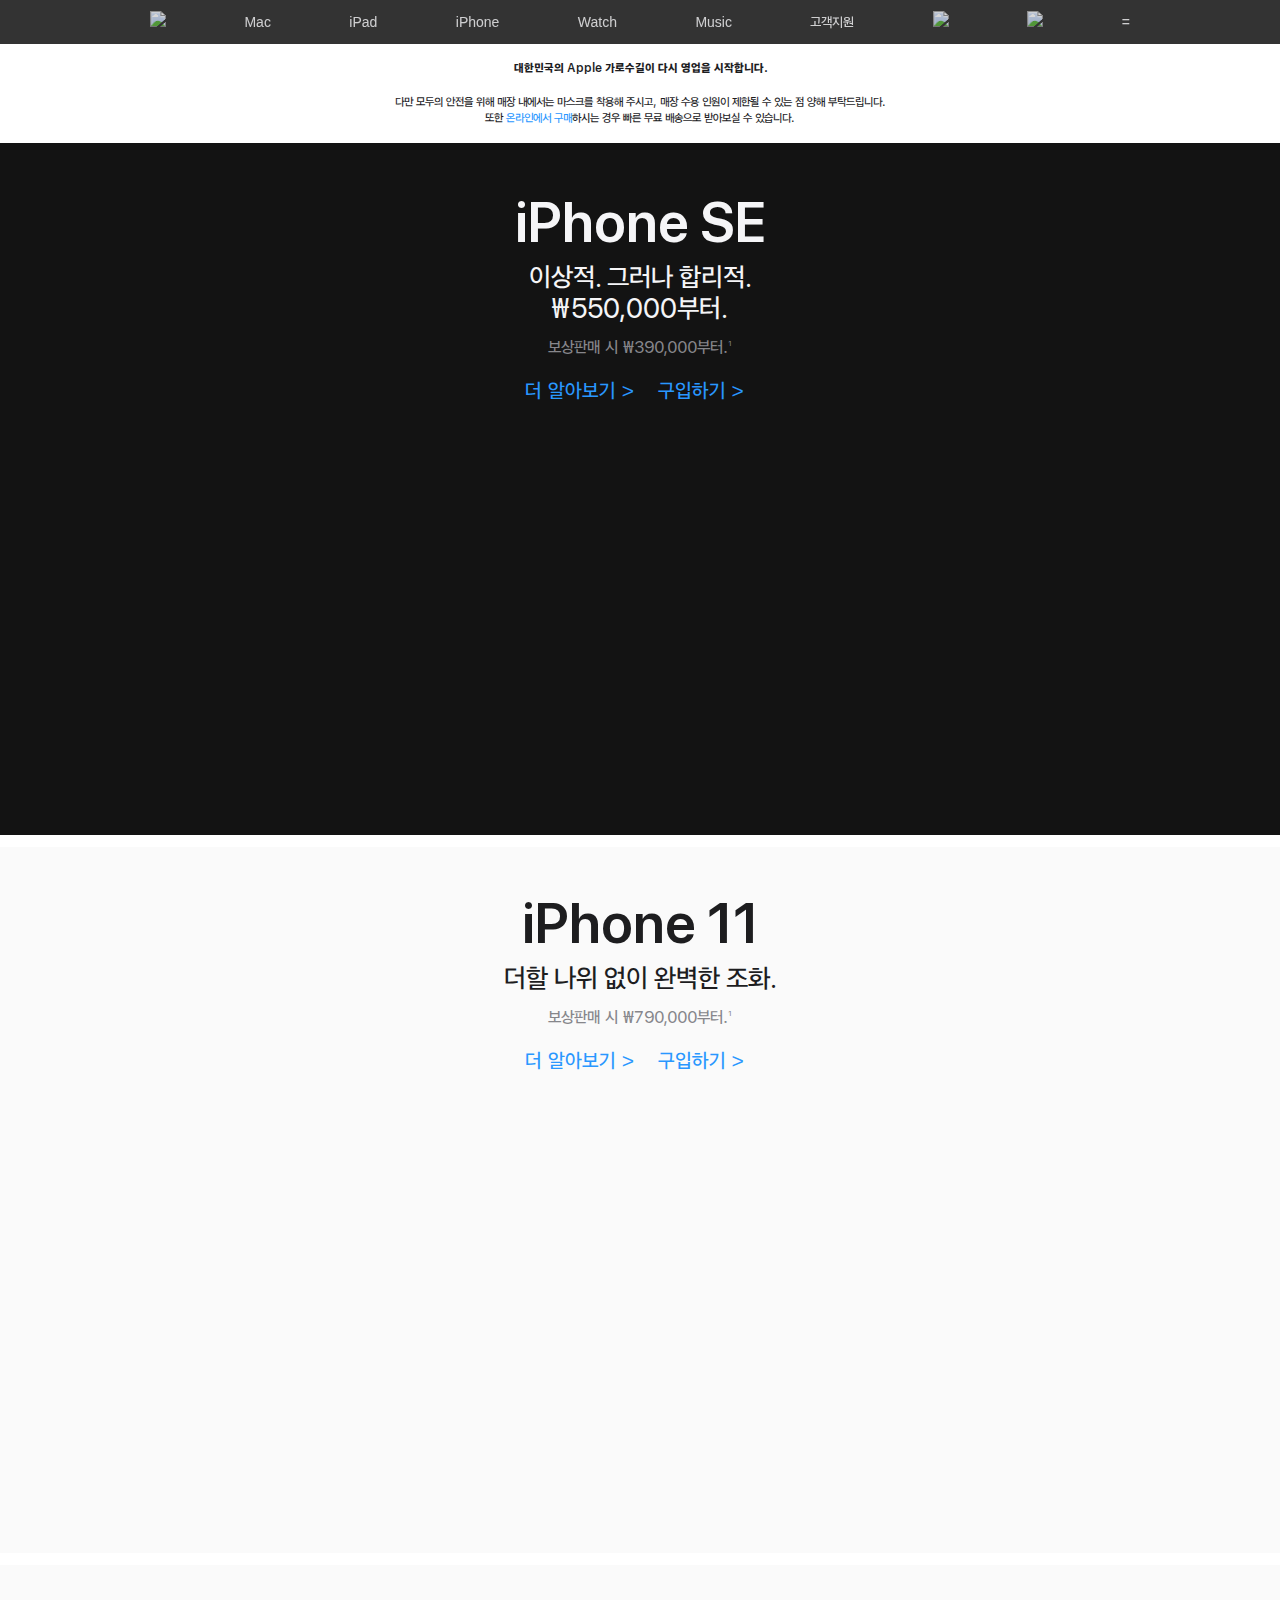
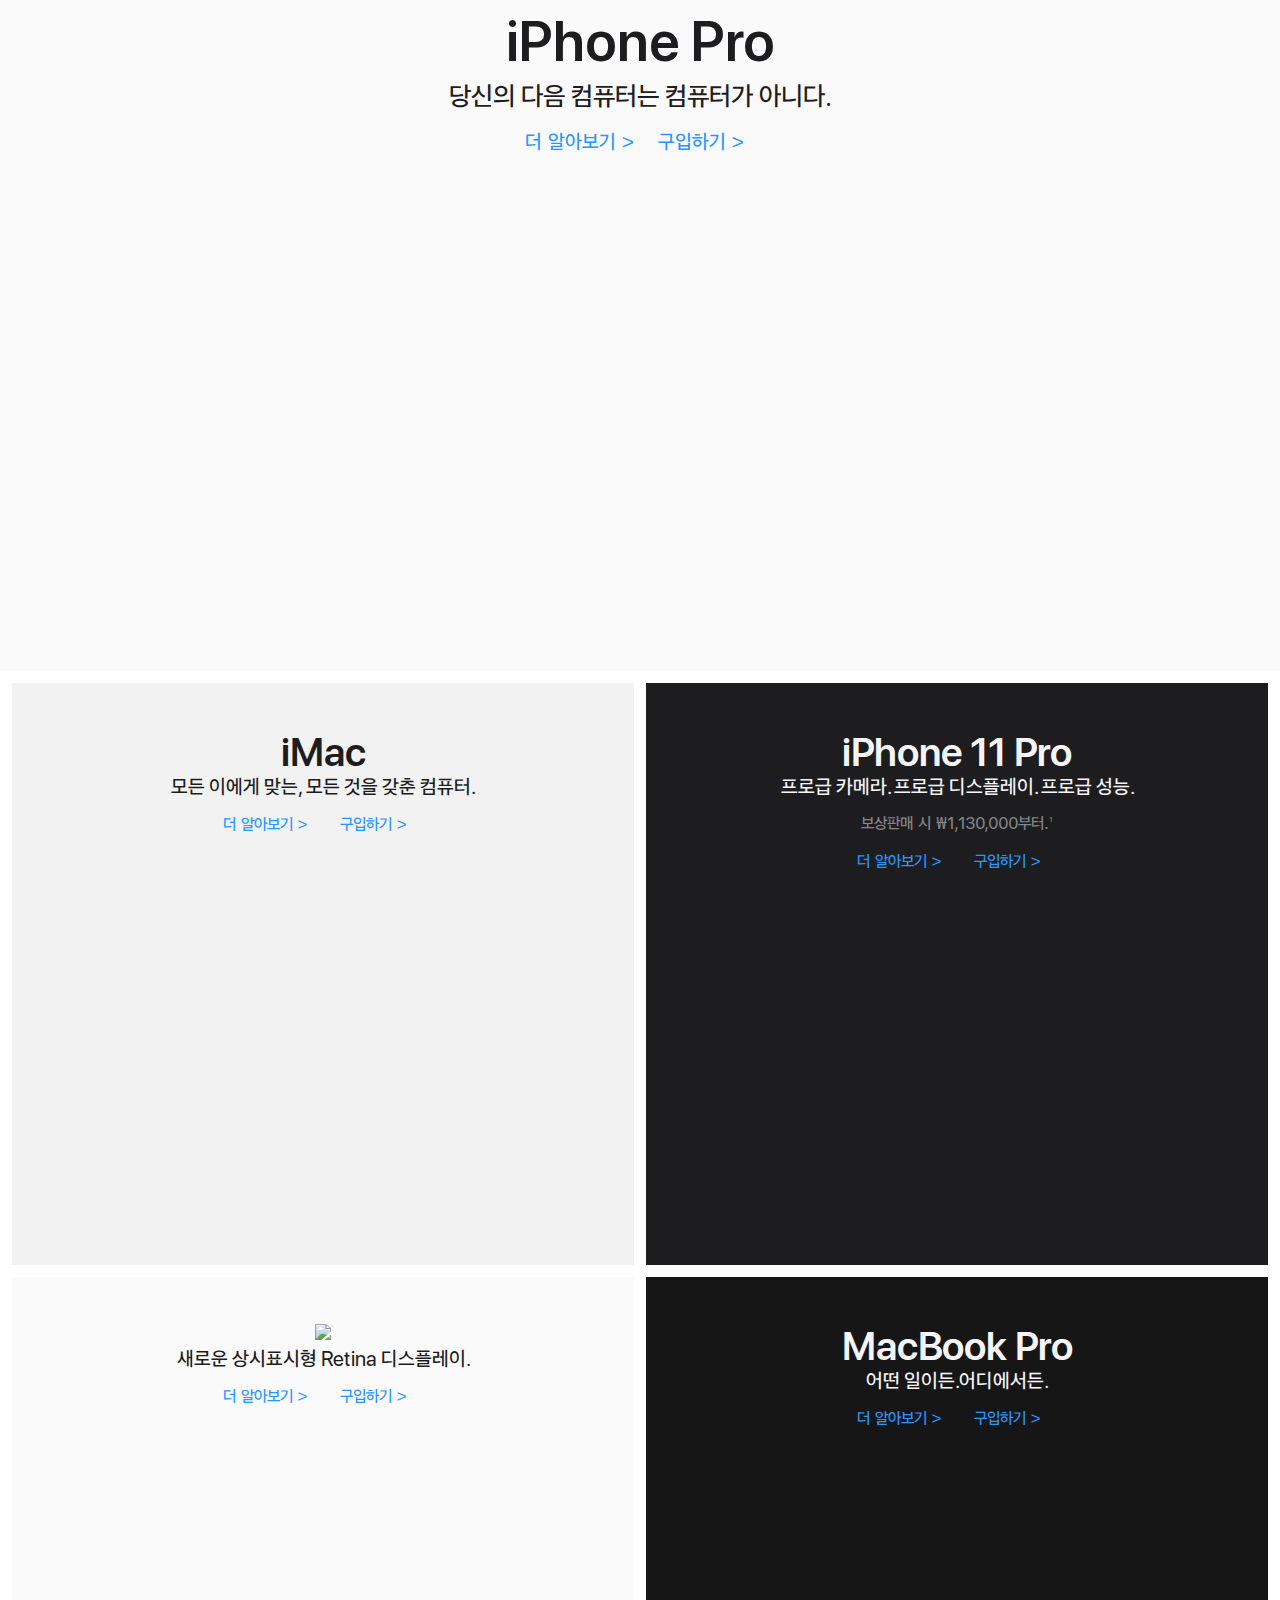
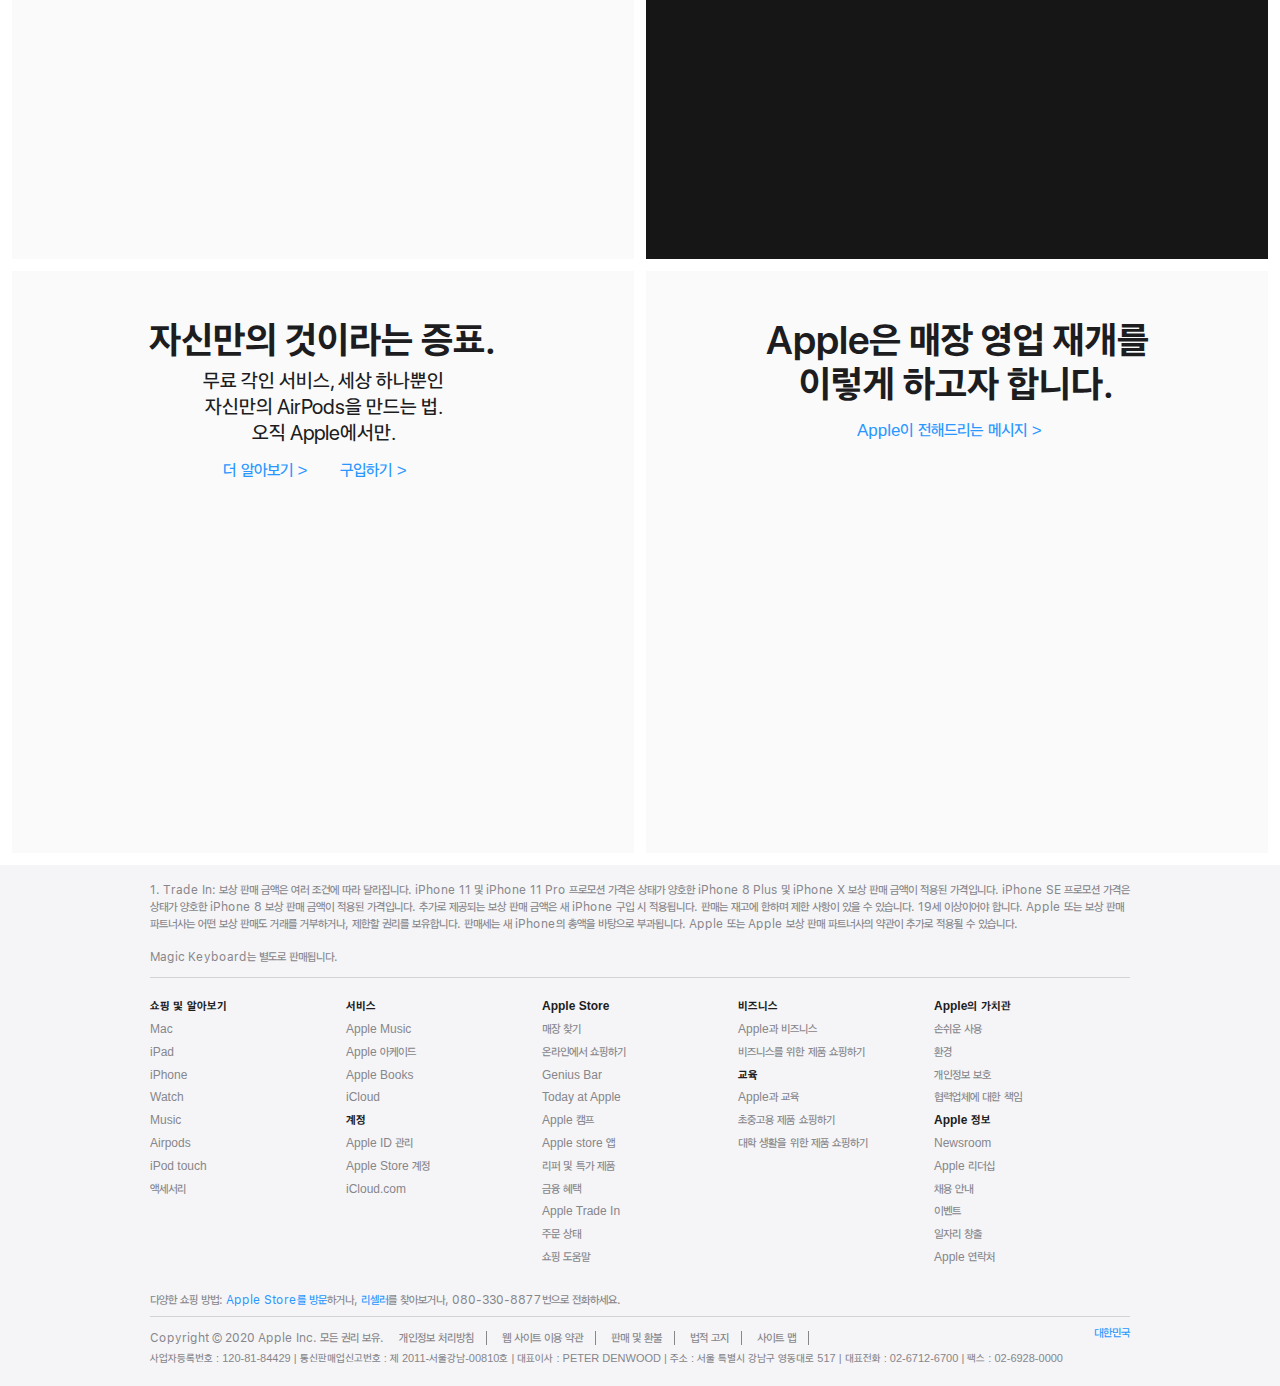
==== index.html @ 44b3e4ee "Add files via upload" ====
<html lang="ko">
<head>

   <title>Apple by 곽향아</title>


   <meta charset="UTF-8">
   <meta name="viewport" content="width=device-width, initial-scale=1.0">

   <meta name="description" content="Apple이 제시하는 혁신적인 세상을 만나고, 
   iPhone, iPad, Apple Watch, Mac 등을 구입하는 것은 물론, Apple 액세서리, 
   엔터테인먼트, 전문가 기기 지원에 대해서도 살펴볼 수 있습니다.">
   <meta name="keywords" cotent="iMac,iPhone,iPad,Macbook,Apple TV,macOS,Digital,Smartphone,">
   <meta name="author" content="Apple Inc.">

   <link rel="icon" href="img/favicon_apple.ico">

   <link rel="icon" href="img/favicon_apple16 (1).png"
   sizes="16x16">

   <link rel="stylesheet" type="text/css"
   href="css/common.css">

   <link rel="stylesheet" type="text/css"
   href="css/index.css">

   <!-- <link href="https://fonts.googleapis.com/css2?family=Nanum+Myeongjo&display=swap" rel="stylesheet"> -->


</head>
<body>

   <header>
         <nav id="gnb">
            <ul class="nav_menu color_white_245">
               <li class="nav_menu_logo"><a href="index.html"><img src="img/nav_logo.svg"></a></li>
               <a href="mac/mac.html"><li class="nav_menu_item">Mac</li></a>
               <a href="ipad/ipad.html"><li class="nav_menu_item">iPad</li></a>
               <a href="iPhone/iPhone.html"><li class="nav_menu_item">iPhone</li></a>
               <a href="Watch/Watch.html">
                <li class="nav_menu_item">Watch</li></a>
               <a href="Music/Music.html"><li class="nav_menu_item">Music</li></a>
               <a href="support/support.html"><li class="nav_menu_item">고객지원</li></a>
               <a href=""><li class="nav_menu_item"><img src="img/nav_search.svg"></li></a>
               <a href=""><li class="nav_menu_item"><img src="img/nav_store (1).svg"></li></a>
               <a href=""><li class="nav_menu_item">=</li></a>
            </ul>
         </nav>

         <nav id="gnb_m">
            <ul class="nav_menu_m">
               <li class="nav_menu_m_item">
                  <a href="" class="nav_menu_m_button">
                     <span></span>
                     <span></span>
                     <span></span>
                  </a>
               </li>
               <li class="nav_menu_m_logo">
                  <a href="index.html"><img src="img/nav_logo.svg"></a>
               </li>
               <li class="nav_menu_m_item">
                  <a href=""><img src="img/nav_store (1).svg"></a>
               </li>
            </ul>
         </nav>
   </header>

   <main>
      <section id="alert">
         <div class="alert_banner bg_color_white">
            <p class="text_align_center">
               <strong>대한민국의 Apple 가로수길이 다시 영업을 시작합니다.</strong><br>
               <br>
               <span>다만 모두의 안전을 위해 매장 내에서는 마스크를 착용해 주시고,</span> 매장 수용 인원이 제한될 수 있는 점 양해 부탁드립니다.<br>
               또한 <a href="">온라인에서 구매</a>하시는 경우 빠른 무료 배송으로 받아보실 수 있습니다.
            </p>
         </div>
      </section>

      <section id="hero">

         <!-- Hero iPhnoneSE begin -->
         <div class="hero_iphonese bg_color_dark">
            <h2 class="text_align_center color_white_245">iPhone SE</h2>
            <h3 class="text_align_center color_white_245 margin_top_6">이상적. 그러나 합리적.<br>
            &#8361;550,000부터.</h3>
            <p class="p_large_17 color_gray_134 text_align_center margin_top_6">보상판매 시 &#8361;390,000부터.<sup>1</sup></p>
            <div class="link_more_wrap">
               <a href="">더 알아보기</a> &#62;
               <a href="" class="link_buy">구입하기</a> &#62;
            </div>
         </div>
         <!-- Hero iPhnoneSE end -->

         <!-- Hero iPhnone11 begin -->
         <div class="hero_iphone11 bg_color_gray_250">
            <h2 class="text_align_center color_dark">iPhone 11</h2>
            <h3 class="text_align_center color_dark margin_top_6">더할 나위 없이 완벽한 조화.</h3>
            <p class="p_large_17 color_gray_134 text_align_center margin_top_6">보상판매 시 &#8361;790,000부터.<sup>1</sup></p>
            <div class="link_more_wrap">
               <a href="">더 알아보기</a> &#62;
               <a href="" class="link_buy">구입하기</a> &#62;
            </div>
         </div>
         <!-- Hero iPhnone11 end -->

         <!-- Hero iPad pro begin -->
         <div class="hero_ipadpro bg_color_gray_250">
            <h2 class="text_align_center color_dark">iPhone Pro</h2>
            <h3 class="text_align_center color_dark margin_top_6">당신의 다음 컴퓨터는 컴퓨터가 아니다.</h3>
            <div class="link_more_wrap">
               <a href="">더 알아보기</a> &#62;
               <a href="" class="link_buy">구입하기</a> &#62;
            </div>
         </div>
         <!-- Hero iPhnone pro end -->

      </section>

      <section id="promotion">

         <!-- promotion 1 begin -->

         <div class="promotion_wrap">
         <!-- Promotion iMac begin -->
         <div class="promotion_imac">
            <h4 class="h4_large_40 text_align_center color_dark">iMac</h4>
            <h5 class="h5_large_21 text_align_center color_dark">모든 이에게 맞는, 모든 것을 갖춘 컴퓨터.</h5>
            <div class="promotion_link_more_wrap">
               <a href="">더 알아보기</a> &#62;
               <a href="" class="promotion_link_buy">구입하기</a> &#62;
            </div>
         </div>
         <!-- Promotion iMac end -->

         <!-- Promotion iPhone 11 Pro begin -->
         <div class="promotion_iphone11pro">
            <h4 class="h4_large_40 text_align_center color_white_245">iPhone 11 Pro</h4>
            <h5 class="h5_large_21 text_align_center color_white_245">프로급 카메라. 프로급 디스플레이. 프로급 성능.</h5>
            <p class="p_large_17 color_gray_134 text_align_center margin_top_6">보상판매 시 &#8361;1,130,000부터.<sup>1</sup></p>
            <div class="promotion_link_more_wrap">
               <a href="">더 알아보기</a> &#62;
               <a href="" class="promotion_link_buy">구입하기</a> &#62;
            </div>
         </div>
         <!-- Promotion iPhone 11 Pro end -->
         </div>

         <!-- promotion 1 end -->

         <!-- promotion 2 begin -->

         <div class="promotion_wrap">
         <!-- Promotion Watch begin -->
         <div class="promotion_watch">
            <h4 class="h4_large_40 text_align_center color_dark"><img src="img/logo_watch.png"></h4>
            <h5 class="h5_large_21 text_align_center color_dark margin_top_6">새로운 상시표시형 Retina 디스플레이.</h5>
            <div class="promotion_link_more_wrap">
               <a href="">더 알아보기</a> &#62;
               <a href="" class="promotion_link_buy">구입하기</a> &#62;
            </div>
         </div>
         <!-- Promotion iMac end -->

         <!-- Promotion MacBook Pro begin -->
         <div class="promotion_macbookpro">
            <h4 class="h4_large_40 text_align_center color_white_245">MacBook Pro</h4>
            <h5 class="h5_large_21 text_align_center color_white_245">어떤 일이든.어디에서든.</h5>
            <div class="promotion_link_more_wrap">
               <a href="">더 알아보기</a> &#62;
               <a href="" class="promotion_link_buy">구입하기</a> &#62;
            </div>
         </div>
         <!-- Promotion MacBook Pro end -->
         </div>

         <!-- promotion 2 end -->


         <!-- promotion 3 begin -->

         <div class="promotion_wrap">
         <!-- Promotion AirPods begin -->
         <div class="promotion_airpods">
            <h4 class="h4_large_40 text_align_center color_dark">자신만의 것이라는 증표.</h4>
            <h5 class="h5_large_21 text_align_center color_dark margin_top_6">무료 각인 서비스, 세상 하나뿐인 <br> 
               자신만의 AirPods을 만드는 법. <br>
               오직 Apple에서만. <br></h5>
            <div class="promotion_link_more_wrap">
               <a href="">더 알아보기</a> &#62;
               <a href="" class="promotion_link_buy">구입하기</a> &#62;
            </div>
         </div>
         <!-- Promotion AirPods end -->

         <!-- Promotion Opensales begin -->
         <div class="promotion_opensales">
            <h4 class="h4_large_40 text_align_center color_dark">Apple은 매장 영업 재개를 <br>
               이렇게 하고자 합니다.</h4>
            <div class="promotion_link_more_wrap">
               <a href="">Apple이 전해드리는 메시지</a> &#62;
            </div>
         </div>
         <!-- Promotion Opensales end -->
         </div>

         <!-- promotion 3 end -->

      </section>

   </main>

   <footer>
      <div class="footer_wrap">
         <p class="footer_note">
            1. Trade In: 보상 판매 금액은 여러 조건에 따라 달라집니다. 
            iPhone 11 및 iPhone 11 Pro 프로모션 가격은 상태가 양호한 
            iPhone 8 Plus 및 iPhone X 보상 판매 금액이 적용된 가격입니다.
            iPhone SE 프로모션 가격은 상태가 양호한 iPhone 8 보상 판매 금액이 
            적용된 가격입니다. 추가로 제공되는 보상 판매 금액은 
            새 iPhone 구입 시 적용됩니다. 판매는 재고에 한하며 제한 
            사항이 있을 수 있습니다. 19세 이상이어야 합니다. 
            Apple 또는 보상 판매 파트너사는 어떤 보상 판매도 거래를 거부하거나, 
            제한할 권리를 보유합니다. 판매세는 새 iPhone의 총액을 바탕으로 부과됩니다. 
            Apple 또는 Apple 보상 판매 파트너사의 약관이 추가로 적용될 수 있습니다.<br>
            <br>
            Magic Keyboard는 별도로 판매됩니다. </p>

         <div class="footer_menu"> <!--전체 그룹핑-->
            <div class="footer_menu_column"> <!--1단-->
               <ul class="footer_menu_group">
                  <li class="footer_menu_item">쇼핑 및 알아보기 <span>+</span></li>
                  <li class="footer_menu_item"><a href="">Mac</a></li>
                  <li class="footer_menu_item"><a href="">iPad</a></li>
                  <li class="footer_menu_item"><a href="">iPhone</a></li>
                  <li class="footer_menu_item"><a href="">Watch</a></li>
                  <li class="footer_menu_item"><a href="">Music</a></li>
                  <li class="footer_menu_item"><a href="">Airpods</a></li>
                  <li class="footer_menu_item"><a href="">iPod touch</a></li>
                  <li class="footer_menu_item"><a href="">액세서리</a></li>
               </ul>
            </div>
            <div class="footer_menu_column"> <!--2단-->
               <ul class="footer_menu_group">
                  <li class="footer_menu_item font_weight_600 color_gray_29">서비스<span>+</span></li>
                  <li><a href="">Apple Music</a></li>
                  <li><a href="">Apple 아케이드</a></li>
                  <li><a href="">Apple Books</a></li>
                  <li><a href="">iCloud</a></li>
               </ul>
            
               <ul class="footer_menu_group">
                  <li class="footer_menu_item font_weight_600 color_gray_29">계정<span>+</span></li>
                  <li><a href="">Apple ID 관리</a></li>
                  <li><a href="">Apple Store 계정</a></li>
                  <li><a href="">iCloud.com</a></li>
               </ul>
            </div>
            <div class="footer_menu_column"> <!--3단-->
               <ul class="footer_menu_group">
                  <li class="footer_menu_item font_weight_600 color_gray_29">Apple Store<span>+</span></li>
                  <li><a href="">매장 찾기</a></li>
                  <li><a href="">온라인에서 쇼핑하기</a></li>
                  <li><a href="">Genius Bar</a></li>
                  <li><a href="">Today at Apple</a></li>
                  <li><a href="">Apple 캠프</a></li>
                  <li><a href="">Apple store 앱</a></li>
                  <li><a href="">리퍼 및 특가 제품</a></li>
                  <li><a href="">금융 혜택</a></li>
                  <li><a href="">Apple Trade In</a></li>
                  <li><a href="">주문 상태</a></li>
                  <li><a href="">쇼핑 도움말</a></li>
               </ul>
            </div>
            <div class="footer_menu_column"> <!--4단-->
               <ul class="footer_menu_group">
                  <li class="footer_menu_item font_weight_600 color_gray_29">비즈니스<span>+</span></li>
                  <li><a href="">Apple과 비즈니스</a></li>
                  <li><a href="">비즈니스를 위한 제품 쇼핑하기</a></li>
               </ul>
            
               <ul class="footer_menu_group">
                  <li class="footer_menu_item font_weight_600 color_gray_29">교육<span>+</span></li>
                  <li><a href="">Apple과 교육</a></li>
                  <li><a href="">초중고용 제품 쇼핑하기</a></li>
                  <li><a href="">대학 생활을 위한 제품 쇼핑하기</a></li>
               </ul>
            </div>
            <div class="footer_menu_column"> <!--5단-->
               <ul class="footer_menu_group">
                  <li class="footer_menu_item font_weight_600 color_gray_29">Apple의 가치관<span>+</span></li>
                  <li><a href="">손쉬운 사용</a></li>
                  <li><a href="">환경</a></li>
                  <li><a href="">개인정보 보호</a></li>
                  <li><a href="">협력업체에 대한 책임</a></li>
               </ul>
            
               <ul class="footer_menu_group">
                  <li class="footer_menu_item font_weight_600 color_gray_29">Apple 정보<span>+</span></li>
                  <li><a href="">Newsroom</a></li>
                  <li><a href="">Apple 리더십</a></li>
                  <li><a href="">채용 안내</a></li>
                  <li><a href="">이벤트</a></li>
                  <li><a href="">일자리 창출</a></li>
                  <li><a href="">Apple 연락처</a></li>
               </ul>
            </div>


         </div> <!--전체 그룹 닫음-->

         
         <p class="footer_contact">다양한 쇼핑 방법: <a href="">Apple Store를 방문</a>하거나, 
               <a href="">리셀러</a>를 찾아보거나, 080-330-8877번으로 전화하세요.</p>
               
         <div class="footer_copyright_wrap">
            <p class="footer_copyright"><span>Copyright © 2020 Apple Inc. 모든 권리 보유.</span>
               <a href="">개인정보 처리방침</a> <a href="">웹 사이트 이용 약관</a> <a href="">판매 및 환불</a> 
               <a href="">법적 고지</a> <a href="">사이트 맵</a></p>
            <p class="footer_global"><a href="">대한민국</a></p>
         </div>

         <p class="footer_address">
            <span>사업자등록번호 : 120-81-84429 |</span> 
            <span>통신판매업신고번호 : 제 2011-서울강남-00810호 | </span>
            <span>대표이사 : PETER DENWOOD | 
            주소 : 서울 특별시 강남구 영동대로 517 | </span>
            <span>대표전화 : 02-6712-6700 | 팩스 : 02-6928-0000 </span></p>

      </div>


   </footer>

</body>
</html>
---- css/common.css ----
/* 초기화 스타일 CSS */

* { margin:0 ; padding: 0;}

   ul { list-style:none; padding: 0;}
   li { margin: 0;}

   body { color:rgb(29,29,31);}

  @font-face { 
   font-family:'SF Pro KR';
   font-style: normal;
   font-weight: 200;
   src: url(../font/SFProKRDisplay_light.woff2) format('woff2');
   }

@font-face { 
   font-family:'SF Pro KR' ;
   font-style: normal;
   font-weight: 400;
   src: url(../font/SFProKRDisplay_regular.woff2) format('woff2');
   } 

@font-face { 
   font-family:'SF Pro KR' ;
   font-style: normal;
   font-weight: 600;
   src: url(../font/SFProKRDisplay_semibold.woff2) format('woff2');
   } 

@font-face { 
   font-family:'SF Pro KR' ;
   font-style: normal;
   font-weight: 800;
   src: url(../font/SFProKRDisplay_bold.woff2) format('woff2');
   } 

@font-face { 
   font-family:'SF Pro Display' ;
   font-style: normal;
   font-weight: 400;
   src: url(../font/sf-pro-display_regular.woff2) format('woff2');
   } 

@font-face { 
   font-family:'SF Pro Display' ;
   font-style: normal;
   font-weight: 600;
   src: url(../font/sf-pro-display_semibold.woff2) format('woff2');
   } 

@font-face { 
   font-family:'SF Pro text' ;
   font-style: normal;
   font-weight: 400;
   src: url(../font/sf-pro-text_regular.woff2) format('woff2');
   } 

@font-face { 
   font-family:'SF Pro text' ;
   font-style: normal;
   font-weight: 600;
   src: url(../font/sf-pro-text_semibold.woff2) format('woff2');
   } 

/* Typo 스타일 */

h1 {   }

h2 { 
   font-family:'SF Pro KR', 'SF Pro Display', serif;
   font-size:56px;
   font-weight:600;
   font-style: normal;
   line-height: 66px;
   -webkit-font-smoothing:antialiased;
}

h3 {  
   font-family: 'SF Pro KR', 'SF Pro Display', serif;
   font-size:28px;
   font-weight:400;
   font-style: normal;
   line-height: 31px;
   -webkit-font-smoothing:antialiased;
}

h4 { 

}
h5 {   }

h6 { }

p {          
   font-family: 'SF Pro KR', 'SF Pro text', serif;
   font-size:12px;
   font-weight:400;
   font-style: normal;
   line-height: 16.8px; 
   -webkit-font-smoothing:antialiased; 
}

.h4_large_40 { 
   font-family: 'SF Pro KR', 'SF Pro Display', serif;
   font-size:40px;
   font-weight:600;
   font-style:normal;
   line-height:44px;
   -webkit-font-smoothing:antialiased;
}

.h5_large_21 { 
   font-family: 'SF Pro KR', 'SF Pro Display', serif;
   font-size:21px;
   font-weight:400;
   font-style:normal;
   line-height:26px; 
   -webkit-font-smoothing:antialiased;
}

.p_large_17 {
   font-family: 'SF Pro KR', 'SF Pro text', serif;
   font-size:17px;
   font-weight:400;
   font-style: normal;
   line-height: 27px;  
   -webkit-font-smoothing:antialiased;
}

/* 링크 스타일 */

a:link {  text-decoration: none; color:#2997ff; }
a:hover {  text-decoration: underline; color:#2997ff; }
a:active {  text-decoration: none; color:#2997ff; }
a:visited {  text-decoration: none; color:#2997ff; }

.text_decoration_none {text-decoration:none;}

/* 정렬 스타일 */

.text_align_center {  text-align: center; }

/* 컬러 관련 스타일 */

.bg_color_white { background-color:white;  }
.bg_color_dark { background-color:rgb(19,19,19);}
.bg_color_gray_250 { background-color:rgb(250,250,250);} 

.color_white_245 { color:rgb(245,245,247);} 
.color_gray_134 {color: rgb(134,134,139);}  

/* 여백 관련 스타일 */

.margin_top_6 { margin-top:6px;}
.margin_top_7 { margin-top:7px;}
.margin_top_14 { margin-top:14px;}
.margin_bottom_12 { margin-top:14px;}


/* Header 부분 스타일 */

/* gnb 스타일 */

#gnb_m { display: none;}

#gnb { background-color: rgba(0, 0, 0, 0.8); position: fixed; 
   width: 100%; top:0; left:0;    } 

.nav_menu { list-style:none; display: flex;
justify-content: space-between;
width: 980px; height: 44px;  margin: 0 auto; padding:0; }

.nav_menu_logo { line-height: 44px; opacity: 0.8; }
.nav_menu_logo:hover { opacity: 1; }

.nav_menu li {  text-decoration:none;} 

.nav_menu a:link { text-decoration:none; }

.nav_menu_item { margin: 0 0 0 0px;
font-family: 'SF Pro KR', sans-serif;
font-size:14px;
font-weight:400;
font-style:normal;
line-height:44px;
color:rgb(245,245,247);
opacity: 0.8;
}
            
.nav_menu_item:hover { opacity: 1; text-decoration: none;}

/* .nav_menu a:last-child{
   display: none;
} */




/* 푸터 부분 스타일 */

footer { background-color: rgb(245,245,247);  }

.footer_wrap { width:1000px; padding: 0 10px; margin: 0 auto; box-sizing: border-box;}
.footer_note { 
padding:17px 0 11px;
border-bottom: 1px solid rgb(210,210,215);
color:rgb(134,134,139);
}
.footer_menu { display:flex;
padding:20px 0;
}
.footer_menu_column { width: 196px;}
.footer_menu_group { 
list-style: none;
padding:0;
font-family: 'SF Pro KR', sans-serif;
font-size:12px;
font-weight:400;
font-style: normal;
line-height: 16px;
color:rgb(81,81,84);
}
.footer_menu_item { margin:0 0 6.8px; }

/* .footer_menu_item_text { color:green; } */

.footer_menu_group li { margin:0 0 6.8px; color:rgb(134,134,139); }
.footer_menu_group li:first-child { 
   font-weight: 600; 
   color:rgb(29,29,31);
   display: flex;
   justify-content: space-between;
   padding: 0 10px 0 0 ;
}

.footer_menu_group li:first-child span {
   display: none;
}

.footer_menu_group a {color:rgb(134,134,139);}
.footer_menu_group a:hover {color:rgb(81,81,84);}


.font_weight_600 { font-weight: 600;}
.color_gray_29 {color:rgb(29,29,31);}
.footer_contact { border-bottom:1px solid rgb(210,210,215);
padding: 0 0 7px; margin:0 0 8px;
color:rgb(134,134,139); }

.footer_copyright_wrap { display: flex; justify-content: space-between;}

.footer_copyright { margin:5px 0;
color:rgb(134,134,139); }

.footer_copyright a { color:rgb(134,134,139); padding: 0 12px 0 ; border-right:1px solid rgb(134,134,139); }
.footer_copyright a:hover { color:rgb(29,29,31);}

.footer_address { 
font-family: 'SF Pro KR', sans-serif;
font-size:11px;
font-weight:400;
font-style: normal;
line-height: 15px;
color:rgb(134,134,139);
padding: 0 0 20px;
}


/* 모바일 해상도 css */
/* @media screen and (max-width:767px) {
   .nav_menu {
      width: 200px; padding:0 20px; 
      box-sizing: border-box;}
   .nav_menu a {display: none;}
   .nav_menu a:first-child {display: block;}
   .nav_menu a:last-child {display: block;}
} */



/* css selector 연습 */

/* #gnb ul{border:1px solid red} */

/* #gnb li{border:1px solid red} */

/* #gnb .nav_menu_logo {border:1px solid red} */

/* .nav_menu a:nth-child(2) + a {border:1px solid red} */




/* 모바일 해상도 css */
@media screen and (max-width:767px) {
   h1 {   }

   h2 { 
      font-family:'SF Pro KR', 'SF Pro Display', serif;
      font-size:48px;
      font-weight:600;
      font-style: normal;
      line-height: 60px;
      -webkit-font-smoothing:antialiased;
   }

   h3 {  
      font-family: 'SF Pro KR', 'SF Pro Display', serif;
      font-size:19px;
      font-weight:400;
      font-style: normal;
      line-height: 29px;
      -webkit-font-smoothing:antialiased;
   }

   h4 { 

   }
   h5 {   }

   h6 { }

   p {          
      font-family: 'SF Pro KR', 'SF Pro text', serif;
      font-size:12px;
      font-weight:400;
      font-style: normal;
      line-height: 16px; 
      -webkit-font-smoothing:antialiased; 
   }

   .h4_large_40 { 
      font-family: 'SF Pro KR', 'SF Pro Display', serif;
      font-size:36px;
      font-weight:600;
      font-style:normal;
      line-height:44px;
      -webkit-font-smoothing:antialiased;
   }

   .h5_large_21 { 
      font-family: 'SF Pro KR', 'SF Pro Display', serif;
      font-size:19px;
      font-weight:400;
      font-style:normal;
      line-height:26px; 
      -webkit-font-smoothing:antialiased;
   }

   .p_large_17 {
      font-family: 'SF Pro KR', 'SF Pro text', serif;
      font-size:15px;
      font-weight:400;
      font-style: normal;
      line-height: 27px;  
      -webkit-font-smoothing:antialiased;
   }

   header { width: 100%;}

   #gnb {display: none;}
   #gnb_m { 
      display: block;
      background-color: rgba(0, 0, 0, 0.8); position: flex; 
      width: 100%; top:0; left:0;    }

   .nav_menu_m { list-style:none; display: flex;
      justify-content: space-between;
      width: 100%; height: 44px;  margin: 0 auto; padding:0 16px; 
      box-sizing: border-box;}

   .nav_menu_m_logo { line-height: 44px; opacity: 0.8; }
   .nav_menu_m_logo:hover { opacity: 1; }

   .nav_menu_m li {  text-decoration:none;} 

   .nav_menu_m a:link { text-decoration:none; }

   .nav_menu_m_item { margin: 0 0 0 0px;
   font-family: 'SF Pro KR', sans-serif;
   font-size:14px;
   font-weight:400;
   font-style:normal;
   line-height:44px;
   color:rgb(245,245,247);
   opacity: 0.8;
   }
               
   .nav_menu_m_item:hover { opacity: 1; text-decoration: none;}

   /* .nav_menu_m_item a:first-child{
      width: 20px; height: 44px;
      padding: 20px 0 0 0 ;
   } */

   .nav_menu_m_button{
      display: block;
      position: relative;
      width: 30px; height: 44px;
      top: 0; left: 0;
   }

   .nav_menu_m_button span:first-child{
      display: block;
      position: absolute;
      width: 16px; height: 1px;
      top: 16px; left: 7px;
      border-top: 1px solid white;
      transition: all 0.4s;
   }

   .nav_menu_m_button span:nth-child(2){
      display: block;
      position: absolute;
      width: 16px; height: 1px;
      top: 22px; left: 7px;
      border-top: 1px solid white;
   }

   .nav_menu_m_button span:last-child{
      display: block;
      position: absolute;
      width: 16px; height: 1px;
      top: 28px; left: 7px;
      border-top: 1px solid white;
      transition: all 0.4s;
   }

   .nav_menu_m_button:hover span:first-child{
      transform: rotate(45deg);
      top: 22px;
   }

   .nav_menu_m_button:hover span:nth-child(2){
      /* display: none; */
      visibility: hidden;
   }

   .nav_menu_m_button:hover span:last-child{
      transform: rotate(-45deg);
      top: 22px;
   }

   /* .nav_menu_m_item a span:first-child{
      margin: 10px 0 0 0;
      transform: rotate(45deg);
      transform-origin: 50% 50%;
   }
   .nav_menu_m_item a span:last-child{
      margin: -3.5px 0 0 1px;
      transform: rotate(-45deg);
      transform-origin: 50% 50%;
   } */

   /* 푸터 부분 스타일 */

   footer { background-color: rgb(245,245,247);  }

   .footer_wrap { width:100%; padding: 0 10px; margin: 0 auto;}
   .footer_note { 
   padding:17px 0 11px;
   border-bottom: 1px solid rgb(210,210,215);
   color:rgb(134,134,139);
   word-break: keep-all;
   }
   .footer_menu { display:flex;
   padding:20px 0;
   flex-wrap: wrap;
   }
   .footer_menu_column { width: 100%;}
   .footer_menu_group { 
   list-style: none;
   padding:0;
   font-family: 'SF Pro KR', sans-serif;
   font-size:12px;
   font-weight:400;
   font-style: normal;
   line-height: 16px;
   color:rgb(134,134,139);
   height: 14px;
   overflow: hidden;
   margin: 0 0 10px 0;
   padding: 0 0 10px 0;
   border-bottom: 1px solid rgba(134,134,139,0.3);
   }
   .footer_menu_item { margin:0 0 6.8px; }

   /* .footer_menu_item_text { color:green; } */

   .footer_menu_group li { margin:0 0 6.8px; color:rgb(134,134,139); }
   .footer_menu_group li:first-child { font-weight: 600; color:rgb(81,81,84);}

   .footer_menu_group li:first-child span { display: block; }

   .footer_menu_group a {color:rgb(134,134,139);}
   .footer_menu_group a:hover {color:rgb(81,81,84);}


   .font_weight_600 { font-weight: 600;}
   .color_gray_29 {color:rgb(29,29,31);}

   .footer_contact { 
      border-bottom:1px solid rgb(210,210,215);
      padding: 0 0 7px; margin:0 0 8px;
      color:rgb(134,134,139); 
      word-break: keep-all;
   }

   .footer_copyright_wrap { 
      display: flex; 
      justify-content: space-between;
      flex-direction: column-reverse;
   }

   .footer_copyright_wrap span{
      display: block;
      margin: 6px 0;
   }

   .footer_copyright { margin:5px 0;
   color:rgb(134,134,139); }

   .footer_copyright a { 
      color:rgb(134,134,139); 
      padding: 0 12px 0 0; 
      border-right:1px solid rgb(134,134,139); 
      margin: 0 12px 0 0 ;
   }
   
   .footer_copyright a:hover { color:rgb(29,29,31);}

   .footer_address { 
   font-family: 'SF Pro KR', sans-serif;
   font-size:11px;
   font-weight:400;
   font-style: normal;
   line-height: 15px;
   color:rgb(134,134,139);
   padding: 0 0 20px;
   }

   .footer_address span {
      display: block;
   }

}
---- css/index.css ----
/* 전체 스타일 */

      * { margin:0 ; }
      body { color:rgb(29,29,31);}

      /* 요소 스타일 */

      /* @font-face {
         font-family: SF;
         src:url('../font/SFProKRDisplay_regular.woff2');
         } */

      /* @import url('https://fonts.googleapis.com/css2?family=Nanum+Myeongjo&display=swap'); */

      /* @import url('https://fonts.googleapis.com/css2?family=Noto+Sans+KR:wght@100&display=swap'); */

      sup { font-size:8px;}  

      #alert { margin:44px 0 0;}


      /*  고객 공지사항 클래스 */

      .alert_banner {  padding:16px 0;}

      /*  Hero iPhoneSE 클래스 */
   
      .hero_iphonese {
         padding-top:47px;  height: 645px;  
         background-image: url('../img/hero_iphonese.jpg'); 
         background-size: auto;
         background-repeat: no-repeat; 
         background-position: center 110px; 
         margin-bottom: 12px;
         }


      .link_more_wrap {
         width:230px; margin:14 auto 0; 
         font-family: 'SF Pro KR', sans-serif;
         font-size:21px;
         font-weight:400;
         font-style: normal;
         line-height: 32px;
         color:#2997ff;
         }
      
      .link_buy { margin: 0 0 0 18px;}

      
      /*  Hero iPhone11 클래스 */

      .hero_iphone11 {
         padding-top:44px;    
         background-image: url('../img/hero_iphone11.jpg'); height: 662px;
         background-size: auto;
         background-repeat: no-repeat; 
         background-position: center bottom; 
         margin-bottom: 12px;
         } 

      /*  Hero iPad Pro 클래스 */

      .hero_ipadpro {
         padding-top:44px;    
         background-image: url('../img/hero_ipadpro.jpg'); height: 662px;
         background-size: auto;
         background-repeat: no-repeat; 
         background-position: center -60px; 
         margin-bottom: 12px;
        
         }   


      /* Promotion Wrap 클래스 */

      .promotion_wrap { display: flex; padding: 0 12px;} 


      /*  Promotion iMac 클래스 */

       .promotion_imac {
         padding-top:47px;   
         background-image: url('../img/promotion_imac.jpg'); 
         width: 50%; height: 535px;
         background-size: auto;
         background-repeat: no-repeat; 
         background-position: center bottom; 
         margin-bottom: 12px;
         background-color:rgb(242,242,242);
         }   

      .promotion_link_more_wrap {
         width:200px; margin:14 auto 0; 
         font-family: 'SF Pro KR', sans-serif;
         font-size:17px;
         font-weight:400;
         font-style: normal;
         line-height: 21px;
         color:#2997ff;
       
         }
        
      .promotion_link_buy { margin: 0 0 0 28px;}



      /*  Promotion iPhone11 Pro 클래스 */

      .promotion_iphone11pro {
         padding-top:47px;   
         background-image: url('../img/promotion_iphone11pro.jpg'); 
         width: 50%; height: 535px;
         background-size: auto;
         background-repeat: no-repeat; 
         background-position: center bottom; 
         margin-bottom: 12px;
         background-color:rgb(29,29,31);
         margin: 0 0 0 12px;
         }   


      .promotion_link_more_wrap {
         width:200px; margin:14 auto 0; 
         font-family: 'SF Pro KR', sans-serif;
         font-size:17px;
         font-weight:400;
         font-style: normal;
         line-height: 21px;
         color:#2997ff;
       
         }
        
      .promotion_link_buy { margin: 0 0 0 28px;}


      /*  Promotion Watch 클래스 */

      .promotion_watch {
         padding-top:47px;   
         background-image: url('../img/promotion_watch.jpg'); 
         width: 50%; height: 535px;
         background-size: auto;
         background-repeat: no-repeat; 
         background-position: center bottom; 
         margin-bottom: 12px;
         background-color:rgb(250,250,250);
         }  
       
      /*  Promotion Macbook Pro 클래스 */

      .promotion_macbookpro {
         padding-top:47px;   
         background-image: url('../img/promotion_macbookpro.jpg'); 
         width: 50%; height: 535px;
         background-size: auto;
         background-repeat: no-repeat; 
         background-position: center bottom; 
         margin-bottom: 12px;
         background-color:rgb(22,22,23);
         margin: 0 0 0 12px;
         }   

      /*  Promotion Airpods 클래스 */

      .promotion_airpods {
         padding-top:47px;   
         background-image: url('../img/promotion_airpods.jpg'); 
         width: 50%; height: 535px;
         background-size: auto;
         background-repeat: no-repeat; 
         background-position: center bottom; 
         margin-bottom: 12px;
         background-color:rgb(250,250,250);
         
         }   

      /*  Promotion Opensales 클래스 */

      .promotion_opensales {
         padding-top:47px;   
         background-image: url('../img/promotion_opensales.jpg'); 
         width: 50%; height: 535px;
         background-size: auto;
         background-repeat: no-repeat; 
         background-position: center bottom; 
         margin-bottom: 12px;
         background-color:rgb(250,250,250);
         margin: 0 0 0 12px;
         }   
      


/* 모바일 해상도 css */

@media screen and (max-width:767px) {

   .link_more_wrap {
      font-size:19px;
      line-height: 25px;
      text-align: center;
      }
   .hero_iphonese {
      width: 100%;
      padding-top:47px;  height: 500px;  
      background-image: url('../img/hero_iphonese.jpg'); 
      background-size: 100%;
      background-repeat: no-repeat; 
      background-position: center 250px; 
      margin-bottom: 12px;
      }

   .alert_banner span {
      display: block;
      }

   /*  Hero iPhone11 클래스 */

   .hero_iphone11 {
      padding-top:44px;    
      background-image: url('../img/hero_iphone11.jpg'); height: 500px;
      background-size: 300%;
      background-repeat: no-repeat; 
      background-position: center bottom; 
      margin-bottom: 12px;
      } 

      /*  Hero iPad Pro 클래스 */

      .hero_ipadpro {
         padding-top:44px;    
         background-image: url('../img/hero_ipadpro.jpg'); height: 500px;
         background-size: 400%;
         background-repeat: no-repeat; 
         background-position: center bottom; 
         margin-bottom: 12px;
        
         }   

      /* Promotion Wrap 클래스 */

      .promotion_wrap { 
         display: flex; 
         padding: 0 0px;
         flex-wrap: wrap;
      } 

      /*  Promotion iMac 클래스 */

      .promotion_imac {
         padding-top:47px;  
         background-image: url('../img/promotion_imac.jpg'); 
         width: 100%; height: 535px;
         background-size: auto;
         background-repeat: no-repeat; 
         background-position: center bottom; 
         margin-bottom: 12px;
         background-color:rgb(242,242,242);
         }   

         /*  Promotion iPhone11 Pro 클래스 */

      .promotion_iphone11pro {
         padding-top:47px;   
         background-image: url('../img/promotion_iphone11pro.jpg'); 
         width: 100%; height: 535px;
         background-size: auto;
         background-repeat: no-repeat; 
         background-position: center bottom; 
         margin-bottom: 12px;
         background-color:rgb(29,29,31);
         margin: 0 0 0 0px;
         }   


      .promotion_link_more_wrap {
         width:200px; margin:14 auto 0; 
         font-family: 'SF Pro KR', sans-serif;
         font-size:17px;
         font-weight:400;
         font-style: normal;
         line-height: 21px;
         color:#2997ff;
         }
        
      .promotion_link_buy { margin: 0 0 0 28px;}


      /*  Promotion Watch 클래스 */

      .promotion_watch {
         padding-top:47px;   
         background-image: url('../img/promotion_watch.jpg'); 
         width: 100%; height: 535px;
         background-size: auto;
         background-repeat: no-repeat; 
         background-position: center bottom; 
         margin-bottom: 12px;
         background-color:rgb(250,250,250);
         }  
       
      /*  Promotion Macbook Pro 클래스 */

      .promotion_macbookpro {
         padding-top:47px;   
         background-image: url('../img/promotion_macbookpro.jpg'); 
         width: 100%; height: 535px;
         background-size: auto;
         background-repeat: no-repeat; 
         background-position: center bottom; 
         margin-bottom: 12px;
         background-color:rgb(22,22,23);
         margin: 0 0 0 0px;
         }   

      /*  Promotion Airpods 클래스 */

      .promotion_airpods {
         padding-top:47px;   
         background-image: url('../img/promotion_airpods.jpg'); 
         width: 100%; height: 535px;
         background-size: auto;
         background-repeat: no-repeat; 
         background-position: center bottom; 
         margin-bottom: 12px;
         background-color:rgb(250,250,250);
         
         }   

      /*  Promotion Opensales 클래스 */

      .promotion_opensales {
         padding-top:47px;   
         background-image: url('../img/promotion_opensales.jpg'); 
         width: 100%; height: 535px;
         background-size: auto;
         background-repeat: no-repeat; 
         background-position: center bottom; 
         margin-bottom: 12px;
         background-color:rgb(250,250,250);
         margin: 0 0 0 0px;
         }   

}
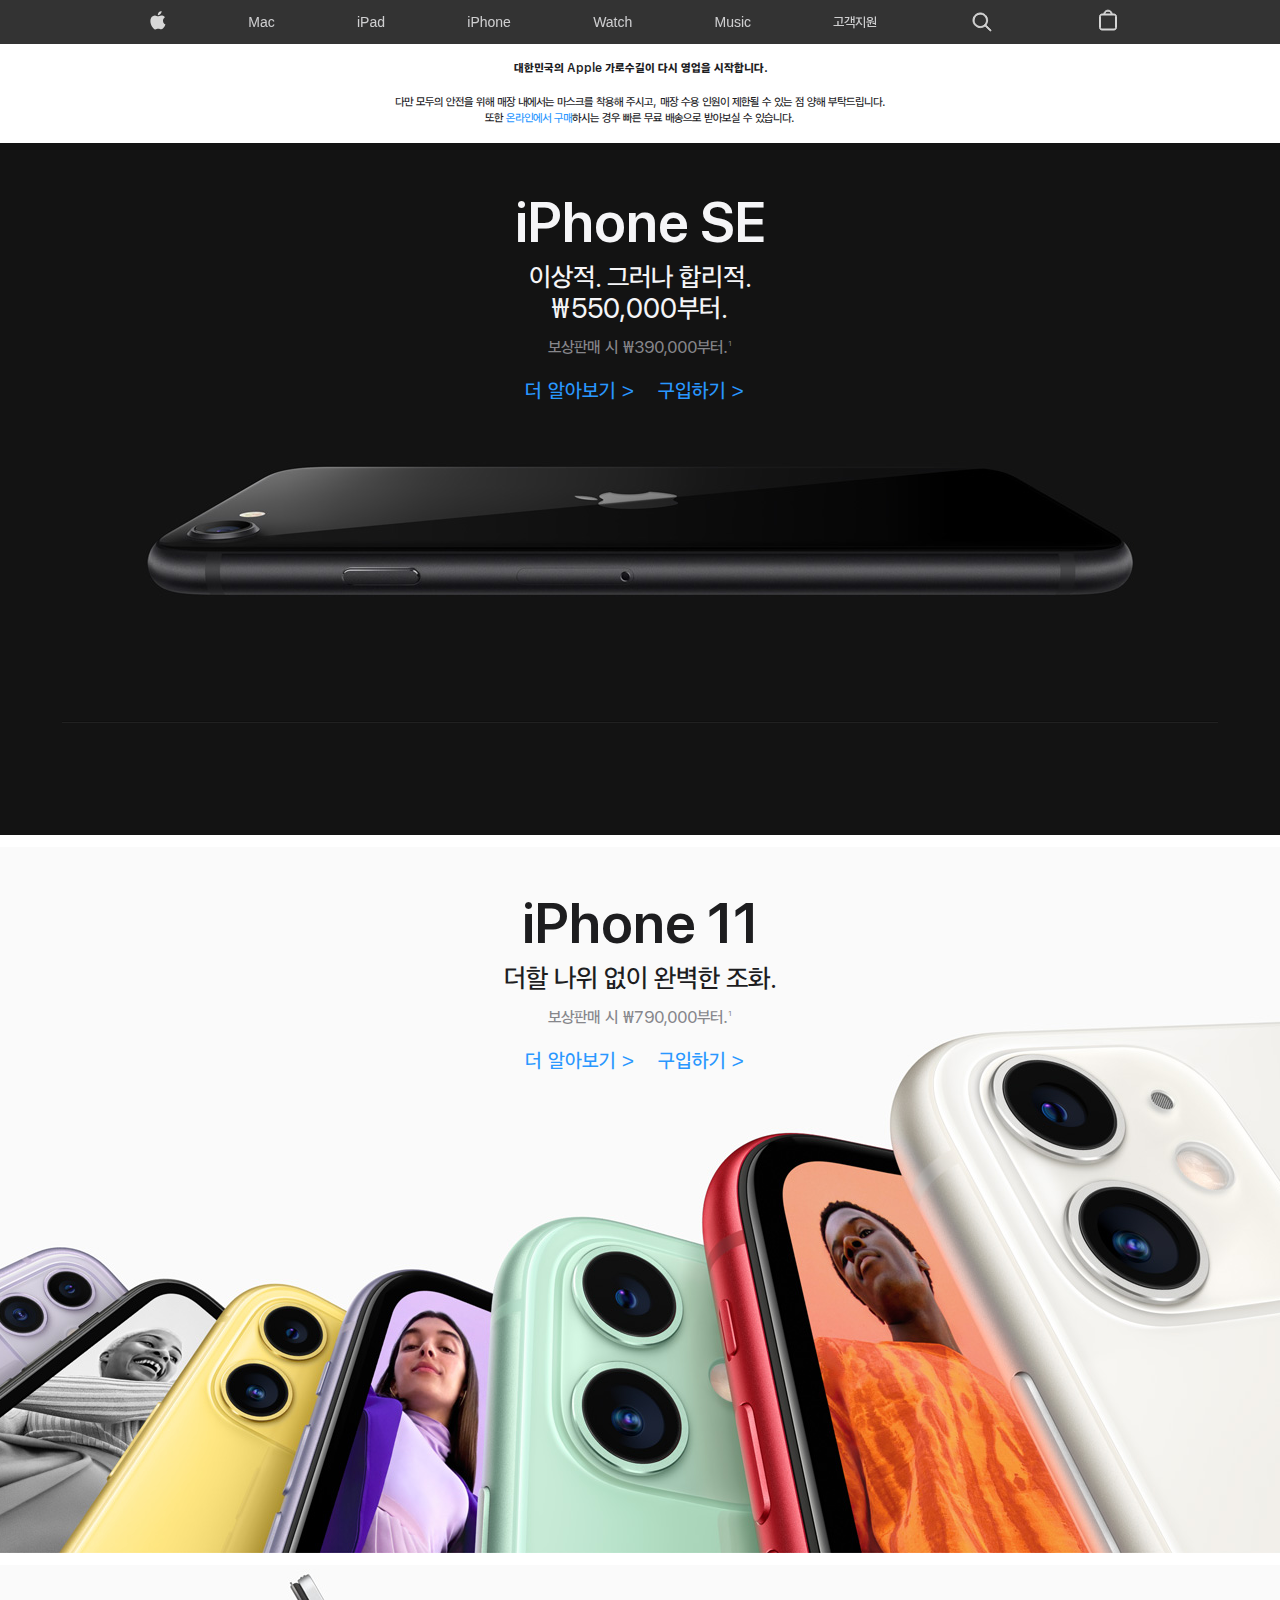
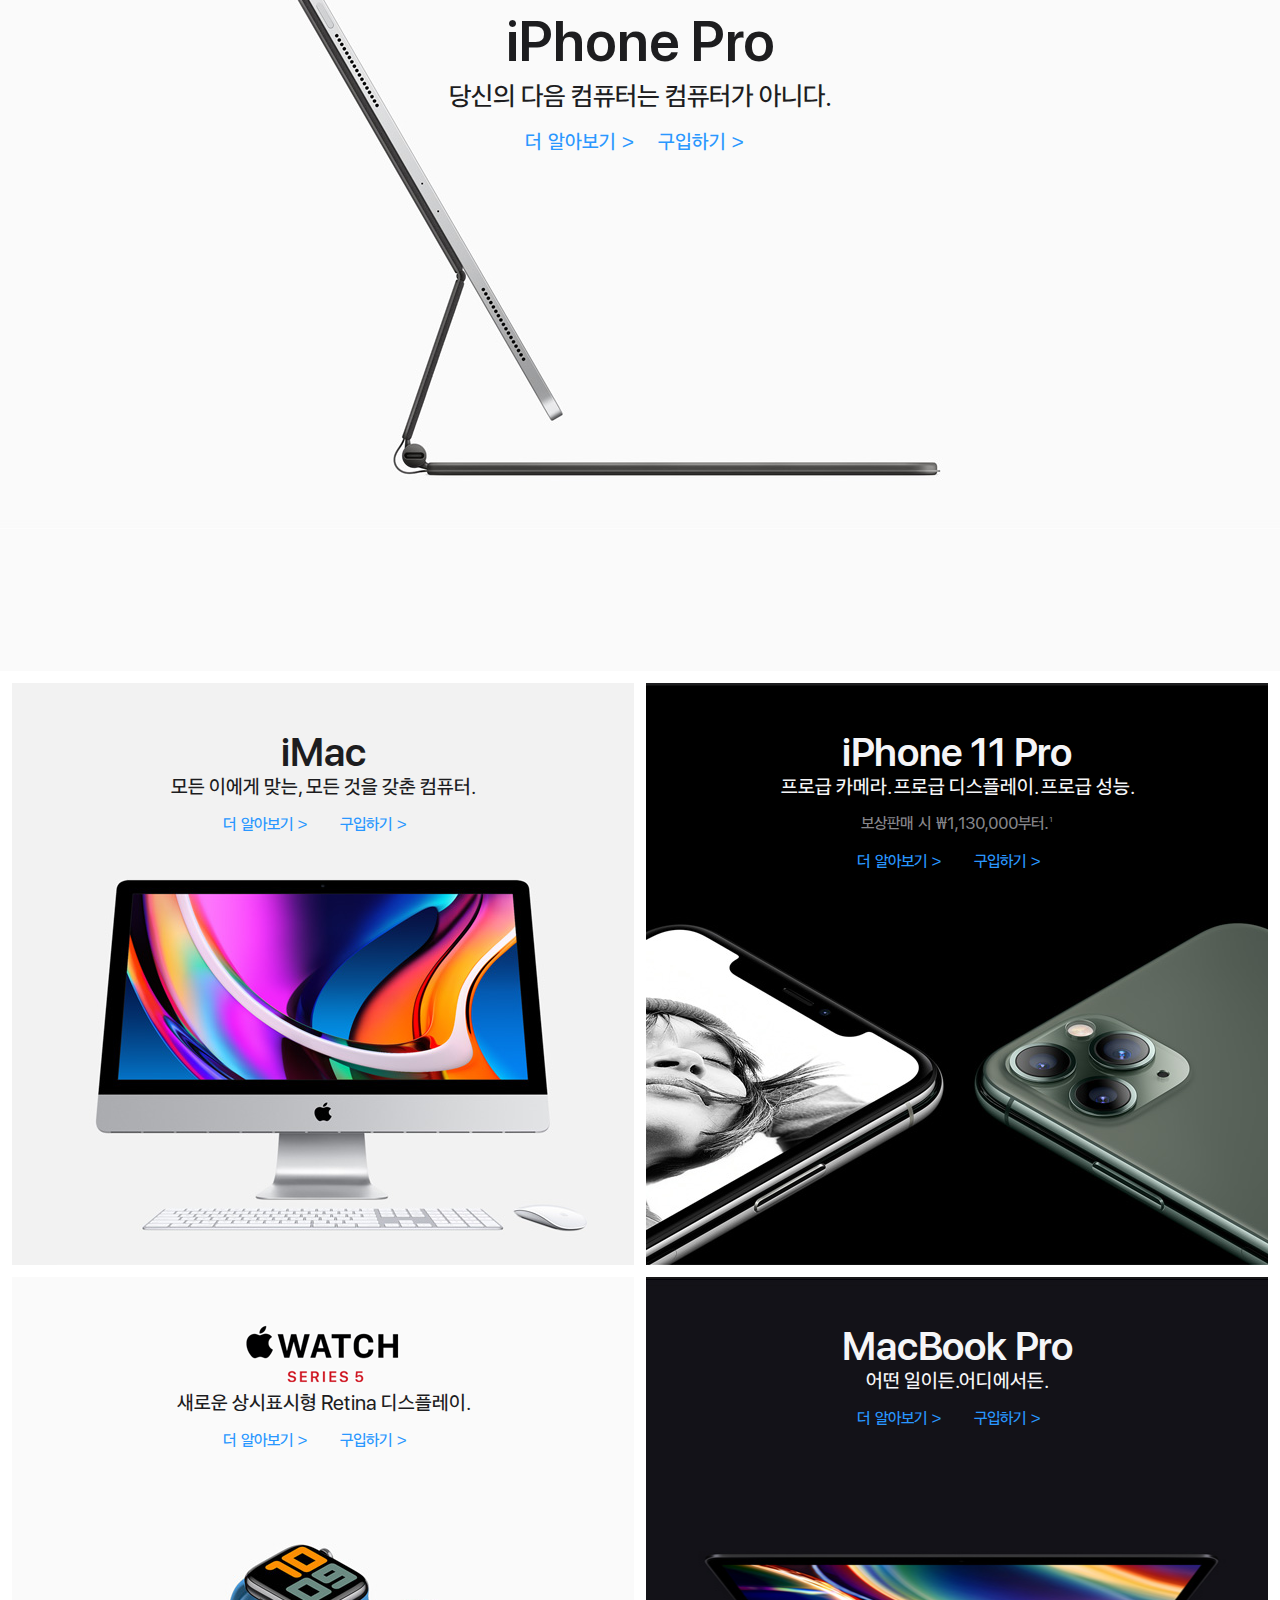
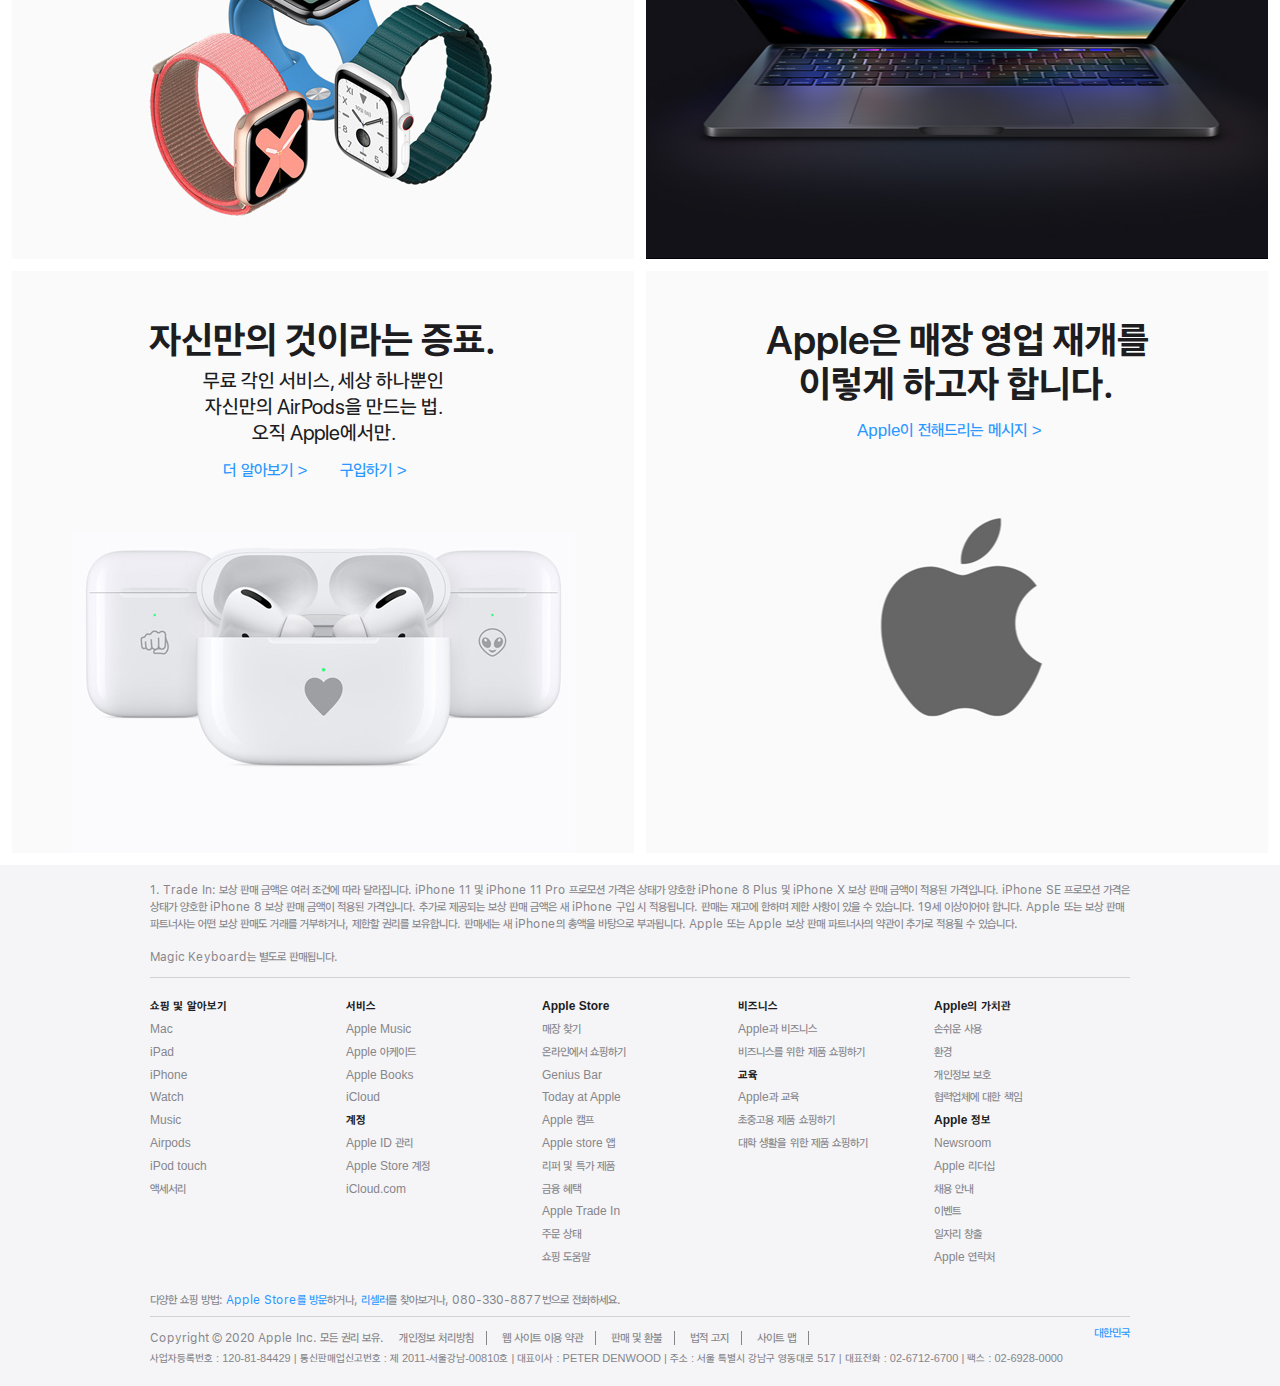
==== commit ad9a3846: "Add files via upload" ====
--- a/index.html
+++ b/index.html
@@ -43,7 +43,6 @@
                <a href="support/support.html"><li class="nav_menu_item">고객지원</li></a>
                <a href=""><li class="nav_menu_item"><img src="img/nav_search.svg"></li></a>
                <a href=""><li class="nav_menu_item"><img src="img/nav_store (1).svg"></li></a>
-               <a href=""><li class="nav_menu_item">=</li></a>
             </ul>
          </nav>
 
